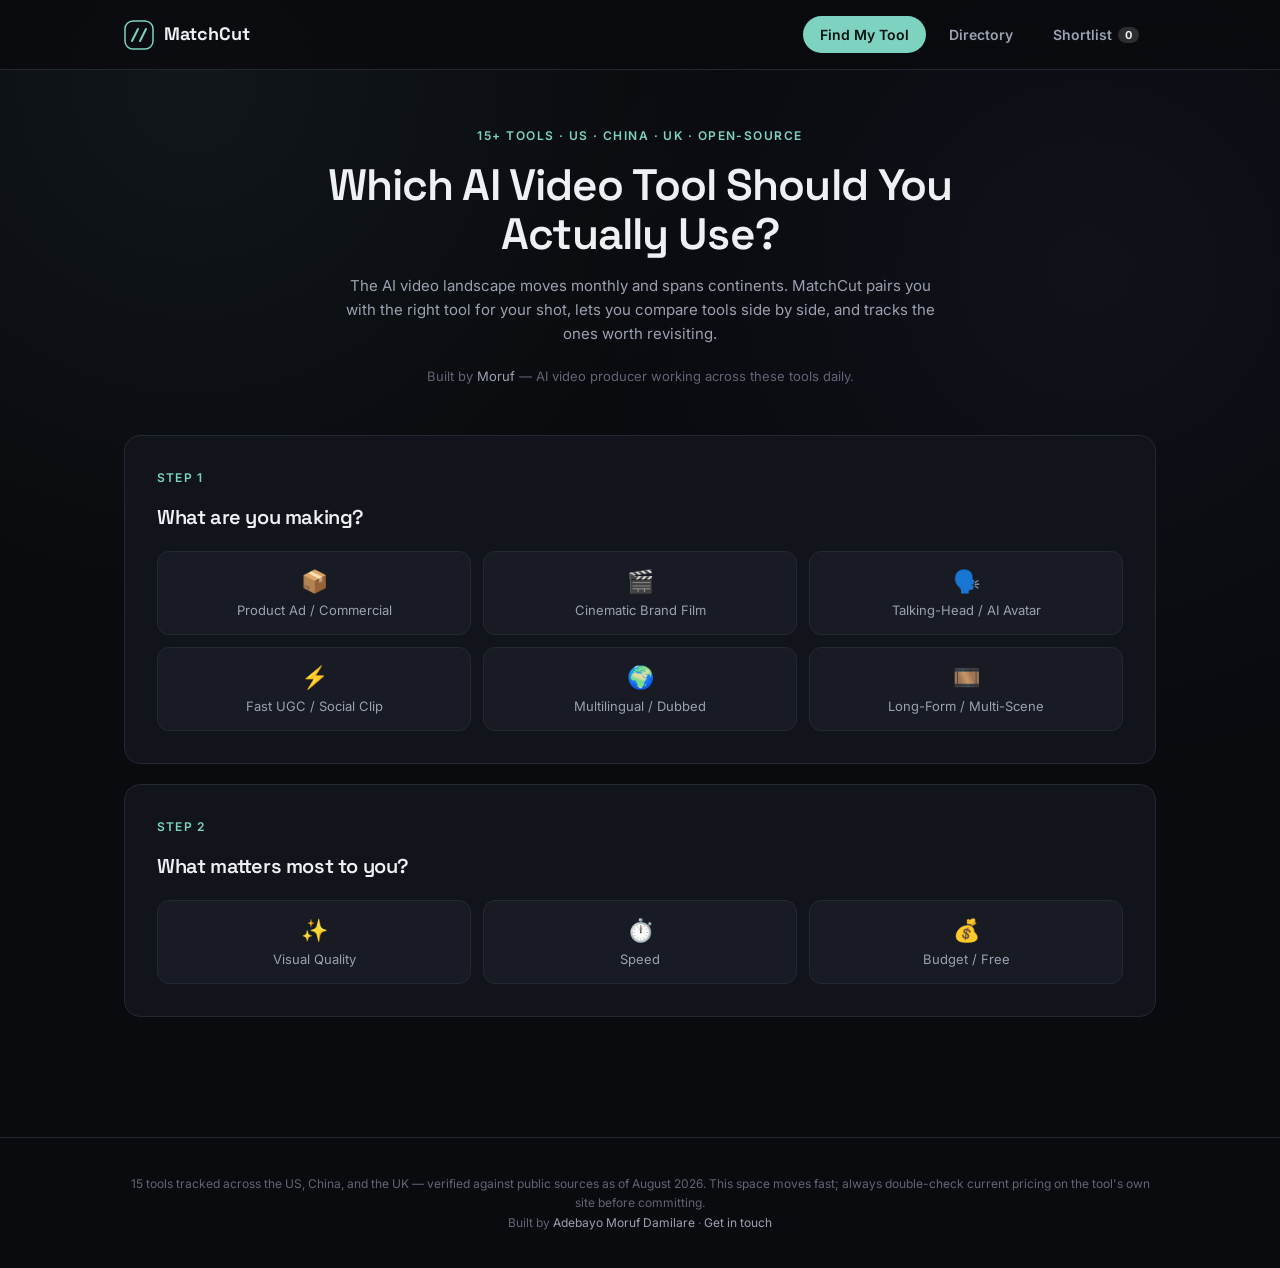
==== matchcut/index.html @ 1c0895c4 "Add files via upload" ====
<!DOCTYPE html>
<html lang="en">
<head>
<meta charset="UTF-8">
<meta name="viewport" content="width=device-width, initial-scale=1.0">
<title>MatchCut — The Global AI Video Tool Directory</title>
<meta name="description" content="Compare 15+ AI video generation tools from the US, China, and beyond. Get matched to the right tool for your shot, compare tools side by side, and build a shortlist. Built by Moruf, AI video producer.">
<meta property="og:title" content="MatchCut — The Global AI Video Tool Directory">
<meta property="og:description" content="Compare 15+ AI video generation tools from the US, China, and beyond. Free matcher, comparison, and directory.">
<meta property="og:type" content="website">
<meta name="twitter:card" content="summary_large_image">
<link rel="icon" type="image/svg+xml" href="favicon.svg">
<link rel="preconnect" href="https://fonts.googleapis.com">
<link rel="preconnect" href="https://fonts.gstatic.com" crossorigin>
<link href="https://fonts.googleapis.com/css2?family=Space+Grotesk:wght@400;500;600;700&family=Inter:wght@400;500;600;700&display=swap" rel="stylesheet">
<link rel="stylesheet" href="styles.css">
</head>
<body>

<div class="bg-noise"></div>

<header class="site-header">
  <div class="wrap header-inner">
    <a href="#" class="logo" aria-label="MatchCut home">
      <svg width="30" height="30" viewBox="0 0 30 30" fill="none" xmlns="http://www.w3.org/2000/svg">
        <rect x="1" y="1" width="28" height="28" rx="8" stroke="#7dd3c0" stroke-width="1.5"/>
        <path d="M8 21L14 9M16 21L22 9" stroke="#7dd3c0" stroke-width="2" stroke-linecap="round"/>
      </svg>
      <span>MatchCut</span>
    </a>
    <nav class="main-nav" id="mainNav">
      <button class="nav-link active" data-view="matcher">Find My Tool</button>
      <button class="nav-link" data-view="directory">Directory</button>
      <button class="nav-link" data-view="shortlist">
        Shortlist <span class="pill-count" id="shortlistCount">0</span>
      </button>
    </nav>
  </div>
</header>

<section class="hero">
  <div class="wrap">
    <div class="eyebrow">15+ Tools · US · China · UK · Open-Source</div>
    <h1>Which AI Video Tool Should You Actually Use?</h1>
    <p>The AI video landscape moves monthly and spans continents. MatchCut pairs you with the right tool for your shot, lets you compare tools side by side, and tracks the ones worth revisiting.</p>
    <div class="byline">Built by <a href="https://adebayomorufdamilare.github.io" target="_blank" rel="noopener">Moruf</a> — AI video producer working across these tools daily.</div>
  </div>
</section>

<main class="wrap">

  <!-- MATCHER VIEW -->
  <section id="view-matcher" class="view">
    <div class="card">
      <div class="step-label">Step 1</div>
      <h2 class="step-title">What are you making?</h2>
      <div class="option-grid" id="useCaseGrid">
        <button class="opt" data-value="product"><span class="ico">📦</span>Product Ad / Commercial</button>
        <button class="opt" data-value="cinematic"><span class="ico">🎬</span>Cinematic Brand Film</button>
        <button class="opt" data-value="avatar"><span class="ico">🗣️</span>Talking-Head / AI Avatar</button>
        <button class="opt" data-value="ugc"><span class="ico">⚡</span>Fast UGC / Social Clip</button>
        <button class="opt" data-value="multilingual"><span class="ico">🌍</span>Multilingual / Dubbed</button>
        <button class="opt" data-value="longform"><span class="ico">🎞️</span>Long-Form / Multi-Scene</button>
      </div>
    </div>

    <div class="card">
      <div class="step-label">Step 2</div>
      <h2 class="step-title">What matters most to you?</h2>
      <div class="option-grid" id="priorityGrid">
        <button class="opt" data-value="quality"><span class="ico">✨</span>Visual Quality</button>
        <button class="opt" data-value="speed"><span class="ico">⏱️</span>Speed</button>
        <button class="opt" data-value="budget"><span class="ico">💰</span>Budget / Free</button>
      </div>
    </div>

    <div id="result" class="card result-card">
      <div class="result-header">
        <span class="badge">Recommended</span>
        <span class="origin-badge" id="toolOrigin"></span>
      </div>
      <div class="tool-name" id="toolName"></div>
      <div class="tool-facts" id="toolFacts"></div>
      <p class="tool-why" id="toolWhy"></p>

      <div class="alt-box">
        <div class="lbl">Also consider</div>
        <b id="altName"></b>
        <p id="altWhy"></p>
      </div>

      <div class="prompt-box">
        <div class="lbl">Starter prompt</div>
        <button class="copy-btn" id="copyBtn">Copy</button>
        <textarea id="promptText" readonly></textarea>
      </div>
      <div class="note">Prompt syntax varies by tool — treat this as a structural starting point.</div>
      <button class="reset-btn" id="resetBtn">↺ Start over</button>
    </div>
  </section>

  <!-- DIRECTORY VIEW -->
  <section id="view-directory" class="view hidden">
    <div class="card">
      <input type="text" class="search-input" id="searchBox" placeholder="Search by name or keyword...">
      <div class="filter-group-label">Region</div>
      <div class="filter-row" id="regionFilters"></div>
      <div class="filter-group-label">Category</div>
      <div class="filter-row" id="categoryFilters"></div>
    </div>
    <div class="tool-grid" id="toolGrid"></div>
    <div class="no-results hidden" id="noResults">No tools match those filters — try clearing one.</div>
  </section>

  <!-- SHORTLIST VIEW -->
  <section id="view-shortlist" class="view hidden">
    <div class="card">
      <h2 class="step-title">Your Shortlist</h2>
      <p class="dim">Tools you've bookmarked, saved in this browser.</p>
    </div>
    <div class="tool-grid" id="shortlistGrid"></div>
    <div class="no-results hidden" id="shortlistEmpty">Nothing saved yet — star a tool from the directory to add it here.</div>
  </section>

</main>

<!-- COMPARE BAR -->
<div class="compare-bar hidden" id="compareBar">
  <div class="wrap compare-bar-inner">
    <div class="compare-chips" id="compareChips"></div>
    <button class="btn-primary" id="compareOpenBtn">Compare <span id="compareCount">0</span></button>
  </div>
</div>

<!-- COMPARE MODAL -->
<div class="modal-overlay hidden" id="compareModal">
  <div class="modal">
    <div class="modal-head">
      <h3>Compare Tools</h3>
      <button class="modal-close" id="compareClose">✕</button>
    </div>
    <div class="modal-body" id="compareTableWrap"></div>
  </div>
</div>

<div class="toast hidden" id="toast"></div>

<footer class="site-footer">
  <div class="wrap">
    15 tools tracked across the US, China, and the UK — verified against public sources as of August 2026. This space moves fast; always double-check current pricing on the tool's own site before committing.<br>
    Built by <a href="https://adebayomorufdamilare.github.io" target="_blank" rel="noopener">Adebayo Moruf Damilare</a> · <a href="mailto:adebayomorufdamilare@gmail.com">Get in touch</a>
  </div>
</footer>

<script type="module" src="app.js"></script>
</body>
</html>
---- matchcut/styles.css ----
:root{
  --bg:#0a0b0f; --bg-panel:#12141b; --bg-panel-2:#181b24; --border:#242833;
  --text:#eef0f4; --text-dim:#9aa1b0; --text-faint:#5f6575;
  --accent:#7dd3c0; --accent-2:#8b9dfc; --warn:#f2b866;
  --max:1080px;
  --radius:16px;
  --ease:cubic-bezier(.16,1,.3,1);
}
*{box-sizing:border-box;margin:0;padding:0;}
html{scroll-behavior:smooth;}
body{
  background:var(--bg);color:var(--text);font-family:'Inter',sans-serif;line-height:1.6;
  position:relative;overflow-x:hidden;
}
h1,h2,h3,.display{font-family:'Space Grotesk',sans-serif;font-weight:600;letter-spacing:-0.02em;}
a{color:var(--accent);text-decoration:none;}
button{font-family:inherit;}
.wrap{max-width:var(--max);margin:0 auto;padding:0 24px;}
.hidden{display:none !important;}
.dim{color:var(--text-dim);font-size:14px;}

.bg-noise{
  position:fixed;inset:0;z-index:-1;pointer-events:none;
  background:
    radial-gradient(circle at 15% 10%, rgba(125,211,192,0.06), transparent 40%),
    radial-gradient(circle at 85% 30%, rgba(139,157,252,0.05), transparent 40%);
}

/* HEADER */
.site-header{
  position:sticky;top:0;z-index:50;background:rgba(10,11,15,0.85);backdrop-filter:blur(14px);
  border-bottom:1px solid var(--border);
}
.header-inner{display:flex;align-items:center;justify-content:space-between;padding:16px 24px;}
.logo{display:flex;align-items:center;gap:10px;font-family:'Space Grotesk',sans-serif;font-weight:700;font-size:18px;color:var(--text);}
.main-nav{display:flex;gap:6px;}
.nav-link{
  background:transparent;border:1px solid transparent;color:var(--text-dim);
  padding:9px 16px;border-radius:100px;font-size:14px;font-weight:600;cursor:pointer;
  transition:all .2s var(--ease);display:flex;align-items:center;gap:6px;
}
.nav-link:hover{color:var(--text);border-color:var(--border);}
.nav-link.active{background:var(--accent);color:#08110e;}
.pill-count{
  background:rgba(255,255,255,0.15);color:var(--text);font-size:11px;font-weight:700;
  padding:1px 7px;border-radius:100px;min-width:18px;text-align:center;
}
.nav-link.active .pill-count{background:rgba(8,17,14,0.25);color:#08110e;}
@media(max-width:640px){.main-nav{gap:2px;} .nav-link{padding:8px 10px;font-size:12px;}}

/* HERO */
.hero{padding:56px 0 8px;text-align:center;animation:fadeUp .6s var(--ease);}
.eyebrow{font-size:12px;letter-spacing:0.12em;color:var(--accent);text-transform:uppercase;font-weight:600;margin-bottom:16px;}
.hero h1{font-size:clamp(28px,5vw,44px);line-height:1.1;margin-bottom:16px;max-width:760px;margin-left:auto;margin-right:auto;}
.hero p{color:var(--text-dim);font-size:15px;max-width:600px;margin:0 auto;}
.byline{margin-top:20px;font-size:13px;color:var(--text-faint);}
.byline a{color:var(--text-dim);}

main.wrap{padding:40px 24px 100px;}

/* CARDS */
.card{
  background:var(--bg-panel);border:1px solid var(--border);border-radius:var(--radius);
  padding:32px;margin-bottom:20px;animation:fadeUp .5s var(--ease);
}
.step-label{font-size:12px;letter-spacing:0.1em;color:var(--accent);text-transform:uppercase;font-weight:600;margin-bottom:14px;}
.step-title{font-size:20px;margin-bottom:18px;}

.option-grid{display:grid;grid-template-columns:repeat(3,1fr);gap:12px;}
@media(max-width:640px){.option-grid{grid-template-columns:1fr 1fr;}}
.opt{
  background:var(--bg-panel-2);border:1px solid var(--border);border-radius:12px;
  padding:16px 14px;cursor:pointer;text-align:center;font-size:13px;color:var(--text-dim);
  transition:all .18s var(--ease);
}
.opt:hover{border-color:var(--text-dim);transform:translateY(-2px);}
.opt.selected{border-color:var(--accent);color:var(--text);background:rgba(125,211,192,0.08);box-shadow:0 0 0 1px var(--accent) inset;}
.opt .ico{font-size:22px;display:block;margin-bottom:8px;}

/* RESULT */
.result-card{display:none;}
.result-card.show{display:block;animation:fadeUp .4s var(--ease);}
.result-header{display:flex;align-items:center;gap:12px;margin-bottom:6px;flex-wrap:wrap;}
.badge{background:var(--accent);color:#08110e;font-size:11px;font-weight:700;letter-spacing:0.06em;text-transform:uppercase;padding:4px 12px;border-radius:100px;}
.origin-badge{font-size:11px;color:var(--text-dim);border:1px solid var(--border);padding:4px 10px;border-radius:100px;}
.tool-name{font-size:26px;margin:6px 0;}
.tool-why{color:var(--text-dim);font-size:14px;margin:14px 0 20px;}
.tool-facts{display:flex;flex-wrap:wrap;gap:10px;margin-bottom:16px;}
.tool-facts span{font-size:12px;color:var(--text-dim);border:1px solid var(--border);padding:5px 12px;border-radius:100px;}

.alt-box{background:var(--bg-panel-2);border:1px solid var(--border);border-radius:12px;padding:18px 20px;margin-bottom:20px;}
.alt-box .lbl{font-size:11px;color:var(--text-faint);text-transform:uppercase;letter-spacing:0.08em;margin-bottom:6px;}
.alt-box b{font-size:15px;}
.alt-box p{color:var(--text-dim);font-size:13px;margin-top:4px;}

.prompt-box{background:#08090c;border:1px solid var(--border);border-radius:12px;padding:20px;position:relative;}
.prompt-box .lbl{font-size:11px;color:var(--text-faint);text-transform:uppercase;letter-spacing:0.08em;margin-bottom:10px;}
.prompt-box textarea{width:100%;background:transparent;border:none;color:var(--text);font-family:'Inter',monospace;font-size:13px;line-height:1.7;resize:vertical;min-height:140px;}
.prompt-box textarea:focus{outline:none;}
.copy-btn{position:absolute;top:16px;right:16px;background:var(--accent);color:#08110e;border:none;font-size:12px;font-weight:600;padding:7px 14px;border-radius:100px;cursor:pointer;transition:background .15s;}
.copy-btn:hover{background:#95ddcd;}
.note{font-size:12px;color:var(--text-faint);margin-top:8px;font-style:italic;}
.reset-btn{margin-top:20px;background:none;border:none;font-size:13px;color:var(--text-faint);cursor:pointer;text-decoration:underline;}

/* DIRECTORY */
.search-input{
  width:100%;background:var(--bg-panel-2);border:1px solid var(--border);border-radius:12px;
  padding:14px 18px;color:var(--text);font-size:14px;margin-bottom:16px;transition:border-color .15s;
}
.search-input:focus{outline:none;border-color:var(--accent);}
.filter-row{display:flex;gap:8px;flex-wrap:wrap;margin-bottom:10px;}
.filter-chip{background:var(--bg-panel-2);border:1px solid var(--border);color:var(--text-dim);font-size:12px;padding:6px 14px;border-radius:100px;cursor:pointer;transition:all .15s;}
.filter-chip:hover{border-color:var(--text-dim);}
.filter-chip.active{background:var(--accent);color:#08110e;border-color:var(--accent);}
.filter-group-label{font-size:11px;color:var(--text-faint);text-transform:uppercase;letter-spacing:0.06em;margin:14px 0 8px;}

.tool-grid{display:grid;grid-template-columns:repeat(2,1fr);gap:16px;margin-top:20px;}
@media(max-width:720px){.tool-grid{grid-template-columns:1fr;}}
.tool-card{
  background:var(--bg-panel);border:1px solid var(--border);border-radius:var(--radius);padding:24px;
  transition:all .2s var(--ease);animation:fadeUp .35s var(--ease);position:relative;
}
.tool-card:hover{border-color:#3a3f4d;transform:translateY(-2px);}
.tool-card-head{display:flex;justify-content:space-between;align-items:flex-start;margin-bottom:10px;gap:10px;}
.tool-card-head h3{font-size:18px;}
.tool-card-actions{display:flex;gap:8px;align-items:center;flex-shrink:0;}
.flag{font-size:18px;}
.icon-btn{
  background:var(--bg-panel-2);border:1px solid var(--border);color:var(--text-dim);
  width:30px;height:30px;border-radius:8px;cursor:pointer;display:flex;align-items:center;justify-content:center;
  font-size:14px;transition:all .15s;
}
.icon-btn:hover{border-color:var(--text-dim);color:var(--text);}
.icon-btn.active{background:var(--accent);border-color:var(--accent);color:#08110e;}
.status-active{color:var(--accent);font-size:11px;font-weight:600;}
.status-discontinued{color:var(--warn);font-size:11px;font-weight:600;}
.tool-card p.desc{color:var(--text-dim);font-size:13px;margin:8px 0 12px;}
.tag-row{display:flex;flex-wrap:wrap;gap:6px;margin-bottom:10px;}
.tag{font-size:11px;color:var(--text-dim);border:1px solid var(--border);padding:3px 10px;border-radius:100px;}
.price-row{font-size:12px;color:var(--text-faint);display:flex;justify-content:space-between;align-items:center;}
.site-link{font-size:12px;color:var(--accent);}
.no-results{text-align:center;color:var(--text-faint);padding:50px 0;font-size:14px;}

/* COMPARE BAR */
.compare-bar{
  position:fixed;bottom:0;left:0;right:0;z-index:60;
  background:var(--bg-panel);border-top:1px solid var(--border);
  padding:14px 0;animation:slideUp .3s var(--ease);
}
.compare-bar-inner{display:flex;align-items:center;justify-content:space-between;gap:16px;flex-wrap:wrap;}
.compare-chips{display:flex;gap:8px;flex-wrap:wrap;}
.compare-chip{
  background:var(--bg-panel-2);border:1px solid var(--border);border-radius:100px;
  padding:6px 12px;font-size:12px;display:flex;align-items:center;gap:8px;
}
.compare-chip button{background:none;border:none;color:var(--text-faint);cursor:pointer;font-size:14px;}
.btn-primary{
  background:var(--accent);color:#08110e;border:none;font-weight:700;font-size:14px;
  padding:11px 24px;border-radius:100px;cursor:pointer;transition:background .15s;white-space:nowrap;
}
.btn-primary:hover{background:#95ddcd;}

/* MODAL */
.modal-overlay{
  position:fixed;inset:0;z-index:100;background:rgba(5,6,9,0.8);backdrop-filter:blur(4px);
  display:flex;align-items:center;justify-content:center;padding:24px;animation:fadeIn .2s var(--ease);
}
.modal{
  background:var(--bg-panel);border:1px solid var(--border);border-radius:var(--radius);
  max-width:920px;width:100%;max-height:80vh;overflow:hidden;display:flex;flex-direction:column;
  animation:fadeUp .25s var(--ease);
}
.modal-head{display:flex;justify-content:space-between;align-items:center;padding:20px 24px;border-bottom:1px solid var(--border);}
.modal-head h3{font-size:18px;}
.modal-close{background:none;border:none;color:var(--text-dim);font-size:18px;cursor:pointer;}
.modal-body{overflow:auto;padding:0;}
.compare-table{width:100%;border-collapse:collapse;}
.compare-table th,.compare-table td{padding:14px 20px;text-align:left;border-bottom:1px solid var(--border);font-size:13px;}
.compare-table th{color:var(--text-faint);font-size:11px;text-transform:uppercase;letter-spacing:0.05em;white-space:nowrap;}
.compare-table td.tool-col{font-weight:600;color:var(--text);}

/* TOAST */
.toast{
  position:fixed;bottom:90px;left:50%;transform:translateX(-50%);z-index:120;
  background:var(--accent);color:#08110e;padding:10px 22px;border-radius:100px;
  font-size:13px;font-weight:600;animation:toastIn .3s var(--ease);
}

/* FOOTER */
.site-footer{padding:36px 0;text-align:center;color:var(--text-faint);font-size:12px;border-top:1px solid var(--border);}
.site-footer a{color:var(--text-dim);}

@keyframes fadeUp{from{opacity:0;transform:translateY(10px);}to{opacity:1;transform:translateY(0);}}
@keyframes fadeIn{from{opacity:0;}to{opacity:1;}}
@keyframes slideUp{from{transform:translateY(100%);}to{transform:translateY(0);}}
@keyframes toastIn{from{opacity:0;transform:translate(-50%,10px);}to{opacity:1;transform:translate(-50%,0);}}
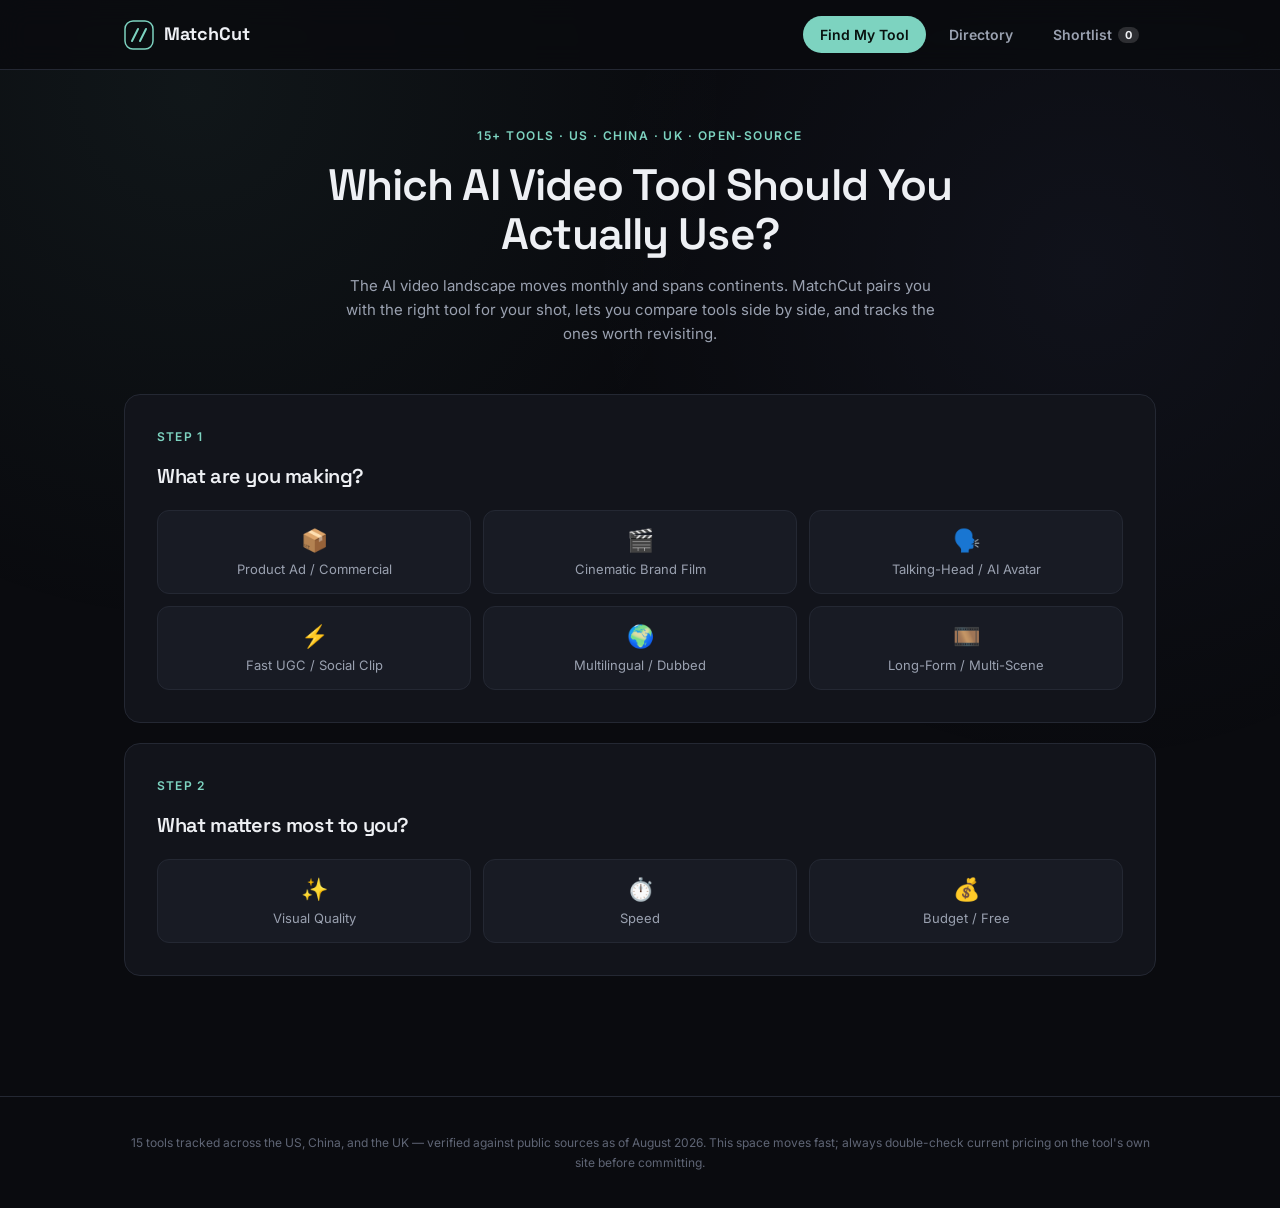
==== commit dea368c6: "Add files via upload" ====
--- a/matchcut/index.html
+++ b/matchcut/index.html
@@ -4,7 +4,7 @@
 <meta charset="UTF-8">
 <meta name="viewport" content="width=device-width, initial-scale=1.0">
 <title>MatchCut — The Global AI Video Tool Directory</title>
-<meta name="description" content="Compare 15+ AI video generation tools from the US, China, and beyond. Get matched to the right tool for your shot, compare tools side by side, and build a shortlist. Built by Moruf, AI video producer.">
+<meta name="description" content="Compare 15+ AI video generation tools from the US, China, and beyond. Get matched to the right tool for your shot, compare tools side by side, and build a shortlist.">
 <meta property="og:title" content="MatchCut — The Global AI Video Tool Directory">
 <meta property="og:description" content="Compare 15+ AI video generation tools from the US, China, and beyond. Free matcher, comparison, and directory.">
 <meta property="og:type" content="website">
@@ -21,7 +21,7 @@
 
 <header class="site-header">
   <div class="wrap header-inner">
-    <a href="#" class="logo" aria-label="MatchCut home">
+    <a href="./" class="logo" aria-label="MatchCut home">
       <svg width="30" height="30" viewBox="0 0 30 30" fill="none" xmlns="http://www.w3.org/2000/svg">
         <rect x="1" y="1" width="28" height="28" rx="8" stroke="#7dd3c0" stroke-width="1.5"/>
         <path d="M8 21L14 9M16 21L22 9" stroke="#7dd3c0" stroke-width="2" stroke-linecap="round"/>
@@ -43,7 +43,6 @@
     <div class="eyebrow">15+ Tools · US · China · UK · Open-Source</div>
     <h1>Which AI Video Tool Should You Actually Use?</h1>
     <p>The AI video landscape moves monthly and spans continents. MatchCut pairs you with the right tool for your shot, lets you compare tools side by side, and tracks the ones worth revisiting.</p>
-    <div class="byline">Built by <a href="https://adebayomorufdamilare.github.io" target="_blank" rel="noopener">Moruf</a> — AI video producer working across these tools daily.</div>
   </div>
 </section>
 
@@ -147,8 +146,7 @@
 
 <footer class="site-footer">
   <div class="wrap">
-    15 tools tracked across the US, China, and the UK — verified against public sources as of August 2026. This space moves fast; always double-check current pricing on the tool's own site before committing.<br>
-    Built by <a href="https://adebayomorufdamilare.github.io" target="_blank" rel="noopener">Adebayo Moruf Damilare</a> · <a href="mailto:adebayomorufdamilare@gmail.com">Get in touch</a>
+    15 tools tracked across the US, China, and the UK — verified against public sources as of August 2026. This space moves fast; always double-check current pricing on the tool's own site before committing.
   </div>
 </footer>
 
